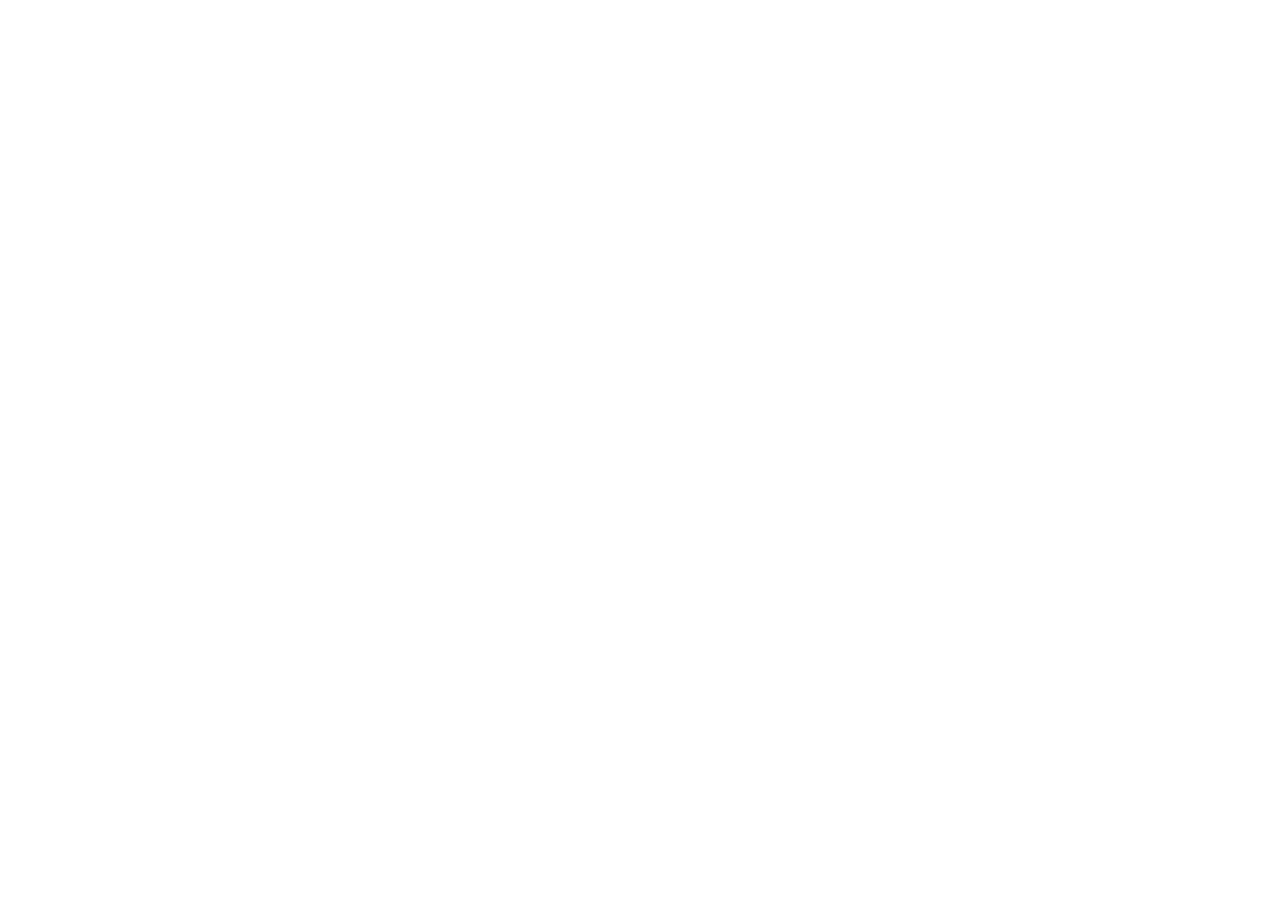
==== admin/index.html @ 370df291 "update index.html" ====
<!DOCTYPE html>
<html>
<head>
  <meta charset="utf-8" />
  <meta name="viewport" content="width=device-width, initial-scale=1.0" />
  <title>Content Manager</title>

  <base href="/admin/" />

  <script>
    window.CMS_MANUAL_INIT = true;
  </script>
</head>
<body>
  <script src="https://unpkg.com/decap-cms@^3.0.0/dist/decap-cms.js"></script>
  <script src="https://unpkg.com/js-yaml@4/dist/js-yaml.min.js"></script>

  <script>
    fetch('/admin/config.yml')
      .then(res => res.text())
      .then(text => {
        const config = jsyaml.load(text); // ✅ convert YAML → JS object

        CMS.init({
          config: config
        });
      });
  </script>
</body>
</html>
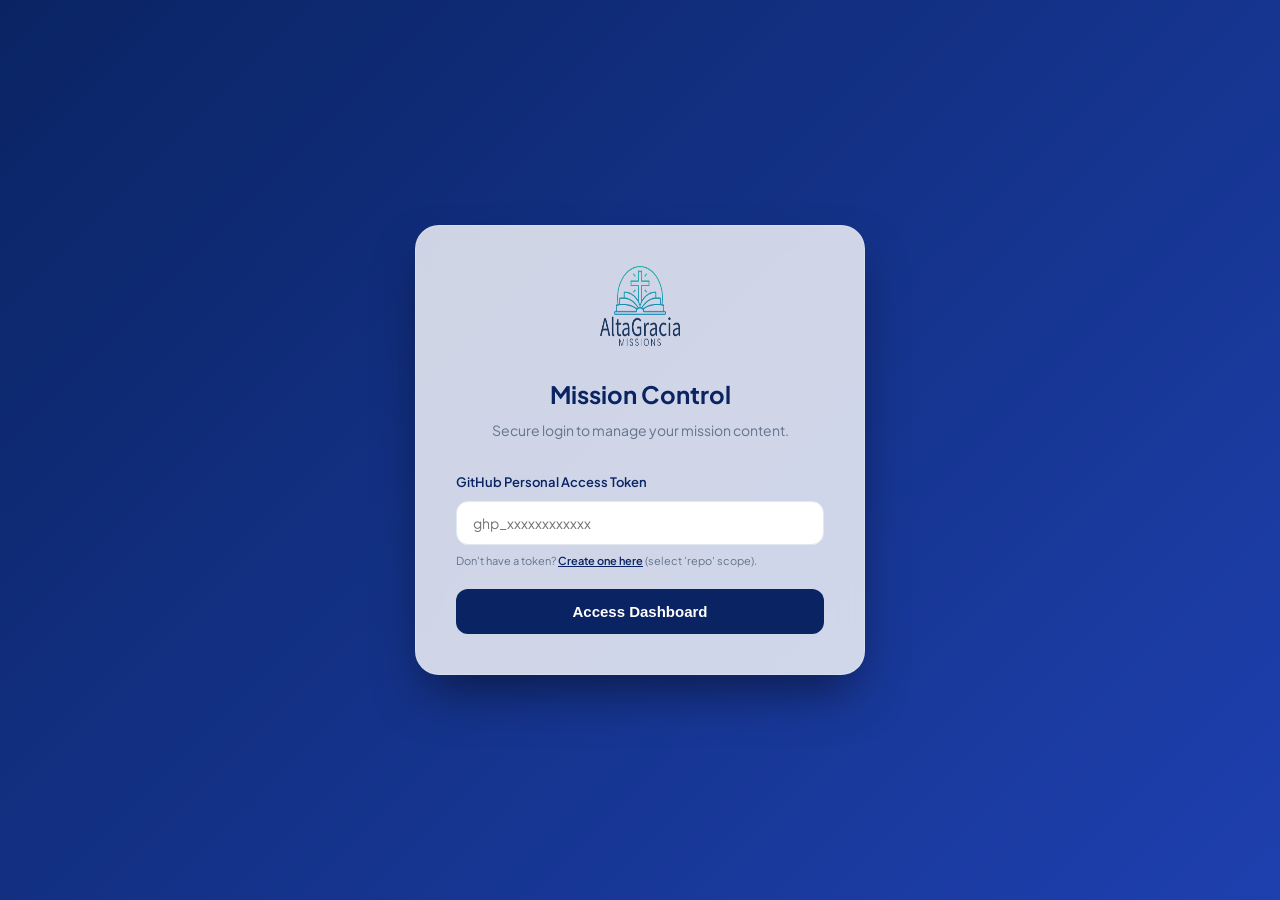
==== commit f78e82e6: "Deploy Alta Gracia Mission Control Dashboard" ====
--- a/admin/index.html
+++ b/admin/index.html
@@ -1,30 +1,108 @@
 <!DOCTYPE html>
-<html>
+<html lang="en">
 <head>
-  <meta charset="utf-8" />
-  <meta name="viewport" content="width=device-width, initial-scale=1.0" />
-  <title>Content Manager</title>
-
-  <base href="/admin/" />
-
-  <script>
-    window.CMS_MANUAL_INIT = true;
-  </script>
+  <meta charset="UTF-8">
+  <meta name="viewport" content="width=device-width, initial-scale=1.0">
+  <title>Mission Control | Alta Gracia Missions</title>
+  <link rel="preconnect" href="https://fonts.googleapis.com">
+  <link rel="preconnect" href="https://fonts.gstatic.com" crossorigin>
+  <link href="https://fonts.googleapis.com/css2?family=Plus+Jakarta+Sans:wght@400;500;600;700;800&display=swap" rel="stylesheet">
+  <link rel="stylesheet" href="style.css">
+  <link rel="icon" type="image/png" href="../images/logo.png">
 </head>
 <body>
-  <script src="https://unpkg.com/decap-cms@^3.0.0/dist/decap-cms.js"></script>
-  <script src="https://unpkg.com/js-yaml@4/dist/js-yaml.min.js"></script>
 
-  <script>
-    fetch('/admin/config.yml')
-      .then(res => res.text())
-      .then(text => {
-        const config = jsyaml.load(text); // ✅ convert YAML → JS object
+  <!-- AUTH SCREEN -->
+  <div id="authScreen" class="auth-container">
+    <div class="auth-card">
+      <img src="../images/logo.png" alt="Alta Gracia Missions" class="auth-logo">
+      <h1>Mission Control</h1>
+      <p>Secure login to manage your mission content.</p>
+      
+      <div class="form-group">
+        <label for="githubToken">GitHub Personal Access Token</label>
+        <input type="password" id="githubToken" placeholder="ghp_xxxxxxxxxxxx">
+        <div style="font-size: 11px; color: #64748b; margin-top: 8px;">
+          Don't have a token? <a href="https://github.com/settings/tokens/new?scopes=repo&description=Alta%20Gracia%20CMS" target="_blank" style="color: #0a2463; font-weight: 600;">Create one here</a> (select 'repo' scope).
+        </div>
+      </div>
+      
+      <button id="loginBtn" class="btn">Access Dashboard</button>
+    </div>
+  </div>
 
-        CMS.init({
-          config: config
-        });
-      });
-  </script>
+  <!-- APP CONTAINER -->
+  <div id="appContainer" class="app-container">
+    <!-- SIDEBAR -->
+    <aside class="sidebar">
+      <div class="sidebar-logo">
+        <img src="../images/logo.png" alt="">
+        <span>AG Missions</span>
+      </div>
+      
+      <nav>
+        <div class="nav-item active" data-section="blogPosts">
+          <svg viewBox="0 0 24 24" fill="none" stroke="currentColor" stroke-width="2"><path d="M4 19.5A2.5 2.5 0 0 1 6.5 17H20"></path><path d="M6.5 2H20v20H6.5A2.5 2.5 0 0 1 4 19.5v-15A2.5 2.5 0 0 1 6.5 2z"></path></svg>
+          Blog Posts
+        </div>
+        <div class="nav-item" data-section="eventPosts">
+          <svg viewBox="0 0 24 24" fill="none" stroke="currentColor" stroke-width="2"><rect x="3" y="4" width="18" height="18" rx="2" ry="2"></rect><line x1="16" y1="2" x2="16" y2="6"></line><line x1="8" y1="2" x2="8" y2="6"></line><line x1="3" y1="10" x2="21" y2="10"></line></svg>
+          Events
+        </div>
+      </nav>
+      
+      <div class="sidebar-footer">
+        <div id="logoutBtn" class="logout-btn">
+          <svg viewBox="0 0 24 24" fill="none" stroke="currentColor" stroke-width="2" width="16" height="16"><path d="M9 21H5a2 2 0 0 1-2-2V5a2 2 0 0 1 2-2h4"></path><polyline points="16 17 21 12 16 7"></polyline><line x1="21" y1="12" x2="9" y2="12"></line></svg>
+          Sign Out
+        </div>
+      </div>
+    </aside>
+
+    <!-- MAIN CONTENT -->
+    <main class="main-content">
+      <header class="page-header">
+        <div>
+          <h2 id="sectionTitle">Blog Posts</h2>
+          <p id="sectionDesc" style="color: var(--text-light); font-size: 14px;">Manage updates from the mission field.</p>
+        </div>
+        <button id="addBtn" class="add-btn">
+          <svg viewBox="0 0 24 24" fill="none" stroke="currentColor" stroke-width="3" width="16" height="16"><line x1="12" y1="5" x2="12" y2="19"></line><line x1="5" y1="12" x2="19" y2="12"></line></svg>
+          Create New
+        </button>
+      </header>
+
+      <div id="contentGrid" class="content-grid">
+        <!-- Cards will be injected here -->
+      </div>
+    </main>
+  </div>
+
+  <!-- EDITOR MODAL -->
+  <div id="editorModal" class="editor-modal">
+    <div class="editor-card">
+      <header class="editor-header">
+        <h3 id="editorTitle">Edit Post</h3>
+        <span id="editorStatus" style="font-size: 12px; font-weight: 600;"></span>
+      </header>
+      
+      <div id="editorFields" class="editor-body">
+        <!-- Form fields will be injected here -->
+      </div>
+      
+      <footer class="editor-footer">
+        <button id="cancelBtn" class="btn-secondary">Cancel</button>
+        <button id="saveBtn" class="btn" style="width: auto; padding: 10px 32px;">Save Changes</button>
+      </footer>
+    </div>
+  </div>
+
+  <div id="loadingOverlay" class="loading-overlay">
+    <div class="spinner"></div>
+  </div>
+
+  <div id="toast"></div>
+
+  <script src="admin.js"></script>
 </body>
 </html>
--- a/admin/style.css
+++ b/admin/style.css
@@ -0,0 +1,402 @@
+:root {
+  --primary: #0a2463;
+  --primary-light: #1e3a8a;
+  --accent: #fbbf24;
+  --bg: #f8fafc;
+  --text: #1e293b;
+  --text-light: #64748b;
+  --glass: rgba(255, 255, 255, 0.8);
+  --border: rgba(226, 232, 240, 0.8);
+  --shadow: 0 10px 15px -3px rgba(0, 0, 0, 0.1), 0 4px 6px -2px rgba(0, 0, 0, 0.05);
+}
+
+* {
+  margin: 0;
+  padding: 0;
+  box-sizing: border-box;
+}
+
+body {
+  font-family: 'Plus Jakarta Sans', sans-serif;
+  background: var(--bg);
+  color: var(--text);
+  overflow-x: hidden;
+  line-height: 1.5;
+}
+
+/* ---- AUTH SCREEN ---- */
+.auth-container {
+  min-height: 100vh;
+  display: flex;
+  align-items: center;
+  justify-content: center;
+  background: linear-gradient(135deg, #0a2463 0%, #1e40af 100%);
+  padding: 20px;
+}
+
+.auth-card {
+  background: var(--glass);
+  backdrop-filter: blur(12px);
+  padding: 40px;
+  border-radius: 24px;
+  width: 100%;
+  max-width: 450px;
+  box-shadow: 0 25px 50px -12px rgba(0, 0, 0, 0.5);
+  border: 1px solid rgba(255, 255, 255, 0.2);
+  text-align: center;
+  animation: fadeIn 0.6s ease-out;
+}
+
+.auth-logo {
+  width: 80px;
+  height: 80px;
+  margin-bottom: 24px;
+}
+
+.auth-card h1 {
+  font-size: 24px;
+  margin-bottom: 8px;
+  color: var(--primary);
+}
+
+.auth-card p {
+  color: var(--text-light);
+  font-size: 14px;
+  margin-bottom: 32px;
+}
+
+.form-group {
+  text-align: left;
+  margin-bottom: 20px;
+}
+
+.form-group label {
+  display: block;
+  font-size: 13px;
+  font-weight: 600;
+  margin-bottom: 8px;
+  color: var(--primary);
+}
+
+input[type="password"], input[type="text"], textarea, select {
+  width: 100%;
+  padding: 12px 16px;
+  border-radius: 12px;
+  border: 1px solid #e2e8f0;
+  background: white;
+  font-family: inherit;
+  font-size: 14px;
+  transition: all 0.2s;
+}
+
+input:focus, textarea:focus {
+  outline: none;
+  border-color: var(--primary);
+  box-shadow: 0 0 0 4px rgba(10, 36, 99, 0.1);
+}
+
+.btn {
+  width: 100%;
+  padding: 14px;
+  border-radius: 12px;
+  border: none;
+  background: var(--primary);
+  color: white;
+  font-weight: 700;
+  font-size: 15px;
+  cursor: pointer;
+  transition: all 0.2s;
+}
+
+.btn:hover {
+  background: var(--primary-light);
+  transform: translateY(-1px);
+}
+
+.btn:active {
+  transform: translateY(0);
+}
+
+/* ---- DASHBOARD LAYOUT ---- */
+.app-container {
+  display: flex;
+  min-height: 100vh;
+  display: none; /* Hidden until auth */
+}
+
+.sidebar {
+  width: 260px;
+  background: white;
+  border-right: 1px solid var(--border);
+  display: flex;
+  flex-direction: column;
+  padding: 32px 20px;
+  position: fixed;
+  height: 100vh;
+}
+
+.sidebar-logo {
+  display: flex;
+  align-items: center;
+  gap: 12px;
+  margin-bottom: 48px;
+  padding: 0 12px;
+}
+
+.sidebar-logo img {
+  width: 32px;
+}
+
+.sidebar-logo span {
+  font-weight: 800;
+  font-size: 18px;
+  color: var(--primary);
+  letter-spacing: -0.5px;
+}
+
+.nav-item {
+  display: flex;
+  align-items: center;
+  gap: 12px;
+  padding: 12px 16px;
+  border-radius: 12px;
+  color: var(--text-light);
+  text-decoration: none;
+  font-weight: 600;
+  font-size: 14px;
+  margin-bottom: 4px;
+  transition: all 0.2s;
+  cursor: pointer;
+}
+
+.nav-item:hover {
+  background: #f1f5f9;
+  color: var(--primary);
+}
+
+.nav-item.active {
+  background: #eff6ff;
+  color: var(--primary);
+}
+
+.nav-item svg {
+  width: 20px;
+  height: 20px;
+}
+
+.sidebar-footer {
+  margin-top: auto;
+  padding: 20px 12px 0;
+  border-top: 1px solid #f1f5f9;
+}
+
+.logout-btn {
+  color: #ef4444;
+  font-size: 13px;
+  font-weight: 600;
+  cursor: pointer;
+  display: flex;
+  align-items: center;
+  gap: 8px;
+}
+
+/* ---- MAIN CONTENT ---- */
+.main-content {
+  flex: 1;
+  margin-left: 260px;
+  padding: 48px;
+  max-width: 1200px;
+}
+
+.page-header {
+  display: flex;
+  justify-content: space-between;
+  align-items: center;
+  margin-bottom: 40px;
+}
+
+.page-header h2 {
+  font-size: 28px;
+  font-weight: 800;
+}
+
+/* ---- CONTENT CARDS ---- */
+.content-grid {
+  display: grid;
+  grid-template-columns: repeat(auto-fill, minmax(300px, 1fr));
+  gap: 24px;
+}
+
+.content-card {
+  background: white;
+  border-radius: 20px;
+  padding: 24px;
+  border: 1px solid var(--border);
+  transition: all 0.3s;
+  cursor: pointer;
+  position: relative;
+  overflow: hidden;
+}
+
+.content-card:hover {
+  transform: translateY(-4px);
+  box-shadow: var(--shadow);
+  border-color: var(--primary);
+}
+
+.card-tag {
+  font-size: 11px;
+  font-weight: 700;
+  text-transform: uppercase;
+  color: var(--primary);
+  background: #eff6ff;
+  padding: 4px 10px;
+  border-radius: 6px;
+  display: inline-block;
+  margin-bottom: 12px;
+}
+
+.card-title {
+  font-weight: 700;
+  font-size: 18px;
+  margin-bottom: 8px;
+  display: -webkit-box;
+  -webkit-line-clamp: 2;
+  -webkit-box-orient: vertical;
+  overflow: hidden;
+}
+
+.card-date {
+  font-size: 13px;
+  color: var(--text-light);
+}
+
+.add-btn {
+  background: var(--primary);
+  color: white;
+  border: none;
+  padding: 10px 20px;
+  border-radius: 12px;
+  font-weight: 700;
+  display: flex;
+  align-items: center;
+  gap: 8px;
+  cursor: pointer;
+}
+
+/* ---- EDITOR MODAL ---- */
+.editor-modal {
+  position: fixed;
+  top: 0;
+  left: 0;
+  width: 100%;
+  height: 100%;
+  background: rgba(15, 23, 42, 0.8);
+  backdrop-filter: blur(8px);
+  display: none;
+  align-items: center;
+  justify-content: center;
+  z-index: 1000;
+  padding: 40px;
+}
+
+.editor-modal.open {
+  display: flex;
+}
+
+.editor-card {
+  background: white;
+  width: 100%;
+  max-width: 1000px;
+  height: 90vh;
+  border-radius: 24px;
+  display: flex;
+  flex-direction: column;
+  overflow: hidden;
+  animation: modalIn 0.4s cubic-bezier(0.16, 1, 0.3, 1);
+}
+
+.editor-header {
+  padding: 24px 32px;
+  border-bottom: 1px solid #f1f5f9;
+  display: flex;
+  justify-content: space-between;
+  align-items: center;
+}
+
+.editor-body {
+  flex: 1;
+  overflow-y: auto;
+  padding: 32px;
+  display: grid;
+  grid-template-columns: 1fr 1fr;
+  gap: 40px;
+}
+
+@media (max-width: 900px) {
+  .editor-body { grid-template-columns: 1fr; }
+}
+
+.editor-footer {
+  padding: 24px 32px;
+  border-top: 1px solid #f1f5f9;
+  display: flex;
+  justify-content: flex-end;
+  gap: 16px;
+}
+
+.btn-secondary {
+  background: #f1f5f9;
+  color: var(--text);
+  border: none;
+  padding: 10px 24px;
+  border-radius: 12px;
+  font-weight: 700;
+  cursor: pointer;
+}
+
+/* ---- TOAST ---- */
+#toast {
+  position: fixed;
+  bottom: 32px;
+  left: 50%;
+  transform: translateX(-50%);
+  background: #1e293b;
+  color: white;
+  padding: 12px 24px;
+  border-radius: 12px;
+  font-weight: 600;
+  font-size: 14px;
+  box-shadow: 0 20px 25px -5px rgba(0, 0, 0, 0.1);
+  display: none;
+  z-index: 2000;
+}
+
+@keyframes fadeIn {
+  from { opacity: 0; transform: translateY(10px); }
+  to { opacity: 1; transform: translateY(0); }
+}
+
+@keyframes modalIn {
+  from { opacity: 0; transform: scale(0.95) translateY(20px); }
+  to { opacity: 1; transform: scale(1) translateY(0); }
+}
+
+.loading-overlay {
+  position: fixed;
+  top: 0; left: 0; width: 100%; height: 100%;
+  background: rgba(255,255,255,0.8);
+  display: none;
+  align-items: center; justify-content: center;
+  z-index: 3000;
+}
+
+.spinner {
+  width: 40px; height: 40px;
+  border: 4px solid #f3f3f3;
+  border-top: 4px solid var(--primary);
+  border-radius: 50%;
+  animation: spin 1s linear infinite;
+}
+
+@keyframes spin { 0% { transform: rotate(0deg); } 100% { transform: rotate(360deg); } }
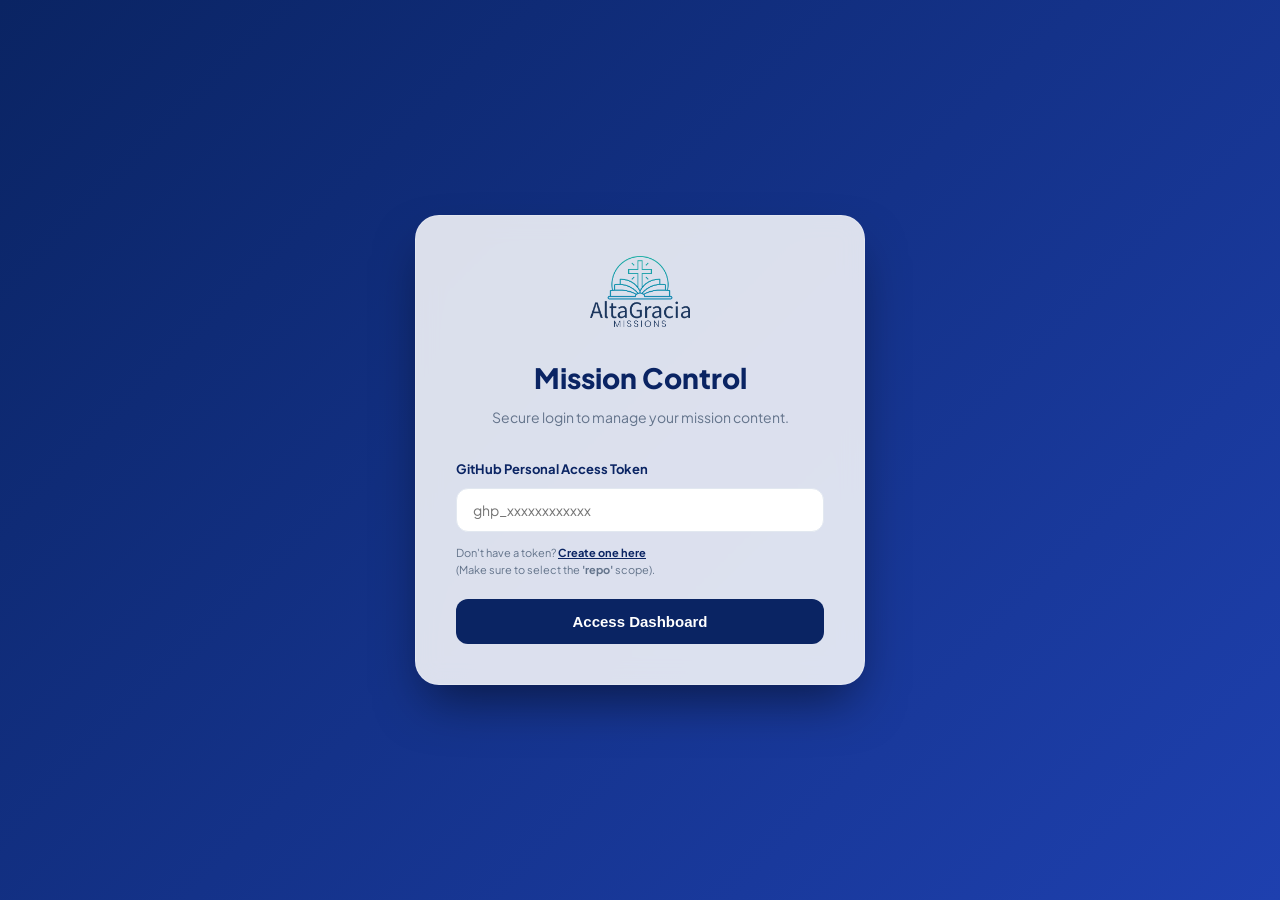
==== commit 2a2683b4: "Initialize content directories" ====
--- a/admin/index.html
+++ b/admin/index.html
@@ -7,8 +7,158 @@
   <link rel="preconnect" href="https://fonts.googleapis.com">
   <link rel="preconnect" href="https://fonts.gstatic.com" crossorigin>
   <link href="https://fonts.googleapis.com/css2?family=Plus+Jakarta+Sans:wght@400;500;600;700;800&display=swap" rel="stylesheet">
-  <link rel="stylesheet" href="style.css">
   <link rel="icon" type="image/png" href="../images/logo.png">
+  <style>
+    :root {
+      --primary: #0a2463;
+      --primary-light: #1e3a8a;
+      --accent: #fbbf24;
+      --bg: #f8fafc;
+      --text: #1e293b;
+      --text-light: #64748b;
+      --glass: rgba(255, 255, 255, 0.85);
+      --border: rgba(226, 232, 240, 0.8);
+      --shadow: 0 10px 15px -3px rgba(0, 0, 0, 0.1), 0 4px 6px -2px rgba(0, 0, 0, 0.05);
+    }
+
+    * { margin: 0; padding: 0; box-sizing: border-box; }
+
+    body {
+      font-family: 'Plus Jakarta Sans', sans-serif;
+      background: var(--bg);
+      color: var(--text);
+      overflow-x: hidden;
+      line-height: 1.5;
+    }
+
+    /* ---- AUTH SCREEN ---- */
+    .auth-container {
+      min-height: 100vh;
+      display: flex;
+      align-items: center;
+      justify-content: center;
+      background: linear-gradient(135deg, #0a2463 0%, #1e40af 100%);
+      padding: 20px;
+    }
+
+    .auth-card {
+      background: var(--glass);
+      backdrop-filter: blur(12px);
+      padding: 40px;
+      border-radius: 24px;
+      width: 100%;
+      max-width: 450px;
+      box-shadow: 0 25px 50px -12px rgba(0, 0, 0, 0.5);
+      border: 1px solid rgba(255, 255, 255, 0.2);
+      text-align: center;
+    }
+
+    .auth-logo { width: 100px; margin-bottom: 24px; }
+    .auth-card h1 { font-size: 28px; margin-bottom: 8px; color: var(--primary); font-weight: 800; }
+    .auth-card p { color: var(--text-light); font-size: 14px; margin-bottom: 32px; }
+
+    .form-group { text-align: left; margin-bottom: 20px; }
+    .form-group label { display: block; font-size: 13px; font-weight: 700; margin-bottom: 8px; color: var(--primary); }
+
+    input[type="password"], input[type="text"], textarea, select {
+      width: 100%; padding: 12px 16px; border-radius: 12px; border: 1px solid #e2e8f0;
+      background: white; font-family: inherit; font-size: 14px; transition: all 0.2s;
+    }
+
+    input:focus, textarea:focus { outline: none; border-color: var(--primary); box-shadow: 0 0 0 4px rgba(10, 36, 99, 0.1); }
+
+    .btn {
+      width: 100%; padding: 14px; border-radius: 12px; border: none;
+      background: var(--primary); color: white; font-weight: 700; font-size: 15px;
+      cursor: pointer; transition: all 0.2s;
+    }
+
+    .btn:hover { background: var(--primary-light); transform: translateY(-1px); }
+
+    /* ---- DASHBOARD ---- */
+    .app-container { display: flex; min-height: 100vh; display: none; }
+    .sidebar {
+      width: 280px; background: white; border-right: 1px solid var(--border);
+      display: flex; flex-direction: column; padding: 32px 20px; position: fixed; height: 100vh;
+    }
+
+    .sidebar-logo { display: flex; align-items: center; gap: 12px; margin-bottom: 40px; padding: 0 12px; }
+    .sidebar-logo img { width: 32px; }
+    .sidebar-logo span { font-weight: 800; font-size: 18px; color: var(--primary); }
+
+    .nav-item {
+      display: flex; align-items: center; gap: 12px; padding: 14px 16px; border-radius: 12px;
+      color: var(--text-light); text-decoration: none; font-weight: 600; font-size: 14px;
+      margin-bottom: 8px; transition: all 0.2s; cursor: pointer;
+    }
+
+    .nav-item:hover { background: #f1f5f9; color: var(--primary); }
+    .nav-item.active { background: #eff6ff; color: var(--primary); }
+    .nav-item svg { width: 20px; height: 20px; opacity: 0.7; }
+    .nav-item.active svg { opacity: 1; }
+
+    .sidebar-footer { margin-top: auto; padding: 20px 12px 0; border-top: 1px solid #f1f5f9; }
+    .logout-btn { color: #ef4444; font-size: 13px; font-weight: 700; cursor: pointer; display: flex; align-items: center; gap: 8px; }
+
+    .main-content { flex: 1; margin-left: 280px; padding: 60px; max-width: 1200px; }
+    .page-header { display: flex; justify-content: space-between; align-items: center; margin-bottom: 48px; }
+    .page-header h2 { font-size: 32px; font-weight: 800; color: var(--primary); }
+
+    .content-grid { display: grid; grid-template-columns: repeat(auto-fill, minmax(320px, 1fr)); gap: 24px; }
+    .content-card {
+      background: white; border-radius: 24px; padding: 28px; border: 1px solid var(--border);
+      transition: all 0.3s cubic-bezier(0.4, 0, 0.2, 1); cursor: pointer;
+    }
+
+    .content-card:hover { transform: translateY(-6px); box-shadow: var(--shadow); border-color: var(--primary); }
+    .card-tag { font-size: 10px; font-weight: 800; text-transform: uppercase; color: var(--primary-light); background: #eff6ff; padding: 4px 12px; border-radius: 20px; margin-bottom: 16px; display: inline-block; }
+    .card-title { font-weight: 800; font-size: 20px; margin-bottom: 10px; color: var(--primary); line-height: 1.3; }
+    .card-date { font-size: 13px; color: var(--text-light); font-weight: 500; }
+
+    .add-btn {
+      background: var(--primary); color: white; border: none; padding: 12px 24px;
+      border-radius: 14px; font-weight: 700; display: flex; align-items: center; gap: 8px; cursor: pointer;
+    }
+
+    /* ---- EDITOR MODAL ---- */
+    .editor-modal {
+      position: fixed; top: 0; left: 0; width: 100%; height: 100%;
+      background: rgba(15, 23, 42, 0.9); backdrop-filter: blur(10px);
+      display: none; align-items: center; justify-content: center; z-index: 1000; padding: 40px;
+    }
+
+    .editor-modal.open { display: flex; }
+    .editor-card {
+      background: white; width: 100%; max-width: 1100px; height: 90vh; border-radius: 32px;
+      display: flex; flex-direction: column; overflow: hidden;
+    }
+
+    .editor-header { padding: 32px 40px; border-bottom: 1px solid #f1f5f9; display: flex; justify-content: space-between; align-items: center; }
+    .editor-header h3 { font-size: 24px; font-weight: 800; color: var(--primary); }
+
+    .editor-body { flex: 1; overflow-y: auto; padding: 40px; display: grid; grid-template-columns: 1fr 1fr; gap: 32px; }
+    .editor-footer { padding: 32px 40px; border-top: 1px solid #f1f5f9; display: flex; justify-content: flex-end; gap: 16px; }
+    .btn-secondary { background: #f1f5f9; color: var(--text); border: none; padding: 12px 28px; border-radius: 14px; font-weight: 700; cursor: pointer; }
+
+    #toast {
+      position: fixed; bottom: 32px; left: 50%; transform: translateX(-50%);
+      background: #0f172a; color: white; padding: 14px 28px; border-radius: 16px;
+      font-weight: 600; font-size: 14px; box-shadow: 0 20px 25px -5px rgba(0, 0, 0, 0.2);
+      display: none; z-index: 2000;
+    }
+
+    .loading-overlay {
+      position: fixed; top: 0; left: 0; width: 100%; height: 100%;
+      background: rgba(255,255,255,0.9); display: none; align-items: center; justify-content: center; z-index: 3000;
+    }
+
+    .spinner {
+      width: 48px; height: 48px; border: 5px solid #f3f3f3;
+      border-top: 5px solid var(--primary); border-radius: 50%; animation: spin 1s linear infinite;
+    }
+
+    @keyframes spin { 0% { transform: rotate(0deg); } 100% { transform: rotate(360deg); } }
+  </style>
 </head>
 <body>
 
@@ -22,8 +172,9 @@
       <div class="form-group">
         <label for="githubToken">GitHub Personal Access Token</label>
         <input type="password" id="githubToken" placeholder="ghp_xxxxxxxxxxxx">
-        <div style="font-size: 11px; color: #64748b; margin-top: 8px;">
-          Don't have a token? <a href="https://github.com/settings/tokens/new?scopes=repo&description=Alta%20Gracia%20CMS" target="_blank" style="color: #0a2463; font-weight: 600;">Create one here</a> (select 'repo' scope).
+        <div style="font-size: 11px; color: #64748b; margin-top: 12px; line-height: 1.6;">
+          Don't have a token? <a href="https://github.com/settings/tokens/new?scopes=repo&description=Alta%20Gracia%20CMS" target="_blank" style="color: #0a2463; font-weight: 700; text-decoration: underline;">Create one here</a><br>
+          (Make sure to select the <strong>'repo'</strong> scope).
         </div>
       </div>
       
@@ -33,7 +184,6 @@
 
   <!-- APP CONTAINER -->
   <div id="appContainer" class="app-container">
-    <!-- SIDEBAR -->
     <aside class="sidebar">
       <div class="sidebar-logo">
         <img src="../images/logo.png" alt="">
@@ -42,39 +192,36 @@
       
       <nav>
         <div class="nav-item active" data-section="blogPosts">
-          <svg viewBox="0 0 24 24" fill="none" stroke="currentColor" stroke-width="2"><path d="M4 19.5A2.5 2.5 0 0 1 6.5 17H20"></path><path d="M6.5 2H20v20H6.5A2.5 2.5 0 0 1 4 19.5v-15A2.5 2.5 0 0 1 6.5 2z"></path></svg>
+          <svg width="20" height="20" viewBox="0 0 24 24" fill="none" stroke="currentColor" stroke-width="2.5"><path d="M4 19.5A2.5 2.5 0 0 1 6.5 17H20"></path><path d="M6.5 2H20v20H6.5A2.5 2.5 0 0 1 4 19.5v-15A2.5 2.5 0 0 1 6.5 2z"></path></svg>
           Blog Posts
         </div>
         <div class="nav-item" data-section="eventPosts">
-          <svg viewBox="0 0 24 24" fill="none" stroke="currentColor" stroke-width="2"><rect x="3" y="4" width="18" height="18" rx="2" ry="2"></rect><line x1="16" y1="2" x2="16" y2="6"></line><line x1="8" y1="2" x2="8" y2="6"></line><line x1="3" y1="10" x2="21" y2="10"></line></svg>
+          <svg width="20" height="20" viewBox="0 0 24 24" fill="none" stroke="currentColor" stroke-width="2.5"><rect x="3" y="4" width="18" height="18" rx="2" ry="2"></rect><line x1="16" y1="2" x2="16" y2="6"></line><line x1="8" y1="2" x2="8" y2="6"></line><line x1="3" y1="10" x2="21" y2="10"></line></svg>
           Events
         </div>
       </nav>
       
       <div class="sidebar-footer">
         <div id="logoutBtn" class="logout-btn">
-          <svg viewBox="0 0 24 24" fill="none" stroke="currentColor" stroke-width="2" width="16" height="16"><path d="M9 21H5a2 2 0 0 1-2-2V5a2 2 0 0 1 2-2h4"></path><polyline points="16 17 21 12 16 7"></polyline><line x1="21" y1="12" x2="9" y2="12"></line></svg>
+          <svg width="16" height="16" viewBox="0 0 24 24" fill="none" stroke="currentColor" stroke-width="2.5"><path d="M9 21H5a2 2 0 0 1-2-2V5a2 2 0 0 1 2-2h4"></path><polyline points="16 17 21 12 16 7"></polyline><line x1="21" y1="12" x2="9" y2="12"></line></svg>
           Sign Out
         </div>
       </div>
     </aside>
 
-    <!-- MAIN CONTENT -->
     <main class="main-content">
       <header class="page-header">
         <div>
           <h2 id="sectionTitle">Blog Posts</h2>
-          <p id="sectionDesc" style="color: var(--text-light); font-size: 14px;">Manage updates from the mission field.</p>
+          <p id="sectionDesc" style="color: var(--text-light); font-size: 15px; font-weight: 500;">Manage updates from the mission field.</p>
         </div>
         <button id="addBtn" class="add-btn">
-          <svg viewBox="0 0 24 24" fill="none" stroke="currentColor" stroke-width="3" width="16" height="16"><line x1="12" y1="5" x2="12" y2="19"></line><line x1="5" y1="12" x2="19" y2="12"></line></svg>
+          <svg width="16" height="16" viewBox="0 0 24 24" fill="none" stroke="currentColor" stroke-width="3.5"><line x1="12" y1="5" x2="12" y2="19"></line><line x1="5" y1="12" x2="19" y2="12"></line></svg>
           Create New
         </button>
       </header>
 
-      <div id="contentGrid" class="content-grid">
-        <!-- Cards will be injected here -->
-      </div>
+      <div id="contentGrid" class="content-grid"></div>
     </main>
   </div>
 
@@ -83,16 +230,14 @@
     <div class="editor-card">
       <header class="editor-header">
         <h3 id="editorTitle">Edit Post</h3>
-        <span id="editorStatus" style="font-size: 12px; font-weight: 600;"></span>
+        <span id="editorStatus" style="font-size: 13px; font-weight: 700; color: var(--primary-light);"></span>
       </header>
       
-      <div id="editorFields" class="editor-body">
-        <!-- Form fields will be injected here -->
-      </div>
+      <div id="editorFields" class="editor-body"></div>
       
       <footer class="editor-footer">
         <button id="cancelBtn" class="btn-secondary">Cancel</button>
-        <button id="saveBtn" class="btn" style="width: auto; padding: 10px 32px;">Save Changes</button>
+        <button id="saveBtn" class="btn" style="width: auto; padding: 12px 40px;">Save to GitHub</button>
       </footer>
     </div>
   </div>
@@ -103,6 +248,267 @@
 
   <div id="toast"></div>
 
-  <script src="admin.js"></script>
+  <script>
+    console.log("Mission Control: Initializing...");
+
+    // Alta Gracia Mission Control — Logic
+    const CONFIG = {
+      owner: 'Leodekit',
+      repo: 'alta-gracia-missions',
+      branch: 'main',
+      sections: {
+        blogPosts: {
+          folder: 'content/blog',
+          label: 'Blog Posts',
+          desc: 'Manage updates from the mission field.',
+          fields: [
+            { name: 'title', label: 'Title', type: 'text' },
+            { name: 'date', label: 'Publish Date', type: 'datetime-local' },
+            { name: 'tag', label: 'Category', type: 'select', options: ['Mission Update', 'Events', 'Impact Report', 'Story'] },
+            { name: 'image', label: 'Image URL (from /images/...)', type: 'text' },
+            { name: 'imageAlt', label: 'Image Alt Text', type: 'text' },
+            { name: 'readTime', label: 'Read Time', type: 'text' },
+            { name: 'description', label: 'Short Description', type: 'textarea' },
+            { name: 'body', label: 'Main Content (Markdown)', type: 'markdown' }
+          ]
+        },
+        eventPosts: {
+          folder: 'content/events',
+          label: 'Events',
+          desc: 'Manage upcoming mission events.',
+          fields: [
+            { name: 'title', label: 'Event Name', type: 'text' },
+            { name: 'eventDate', label: 'Event Date', type: 'datetime-local' },
+            { name: 'location', label: 'Location', type: 'text' },
+            { name: 'image', label: 'Image URL', type: 'text' },
+            { name: 'description', label: 'Description (Markdown)', type: 'markdown' }
+          ]
+        }
+      }
+    };
+
+    let GITHUB_TOKEN = localStorage.getItem('ag_missions_token');
+    let currentSection = 'blogPosts';
+    let currentFileSha = null;
+    let currentFilePath = null;
+
+    // ---- AUTH ----
+    function checkAuth() {
+      console.log("Checking Auth State...");
+      if (GITHUB_TOKEN) {
+        console.log("Token found, showing dashboard.");
+        document.getElementById('authScreen').style.display = 'none';
+        document.getElementById('appContainer').style.display = 'flex';
+        loadSection(currentSection);
+      } else {
+        console.log("No token found, showing login screen.");
+        document.getElementById('authScreen').style.display = 'flex';
+        document.getElementById('appContainer').style.display = 'none';
+      }
+    }
+
+    document.getElementById('loginBtn').addEventListener('click', () => {
+      console.log("Access Dashboard clicked.");
+      const token = document.getElementById('githubToken').value.trim();
+      if (!token) return showToast('Please enter a valid token.');
+      
+      GITHUB_TOKEN = token;
+      localStorage.setItem('ag_missions_token', token);
+      checkAuth();
+    });
+
+    document.getElementById('logoutBtn').addEventListener('click', () => {
+      GITHUB_TOKEN = null;
+      localStorage.removeItem('ag_missions_token');
+      checkAuth();
+    });
+
+    // ---- DATA FETCHING ----
+    async function ghFetch(path, options = {}) {
+      const url = `https://api.github.com/repos/${CONFIG.owner}/${CONFIG.repo}/${path}`;
+      const response = await fetch(url, {
+        ...options,
+        headers: {
+          'Authorization': `token ${GITHUB_TOKEN}`,
+          'Accept': 'application/vnd.github.v3+json',
+          ...options.headers
+        }
+      });
+      
+      if (response.status === 401) {
+        showToast('Session expired or invalid token.');
+        localStorage.removeItem('ag_missions_token');
+        window.location.reload();
+      }
+      
+      return response;
+    }
+
+    async function loadSection(sectionId) {
+      currentSection = sectionId;
+      const section = CONFIG.sections[sectionId];
+      
+      document.getElementById('sectionTitle').textContent = section.label;
+      document.getElementById('sectionDesc').textContent = section.desc;
+      document.querySelectorAll('.nav-item').forEach(el => {
+        el.classList.toggle('active', el.dataset.section === sectionId);
+      });
+      
+      showLoading(true);
+      const grid = document.getElementById('contentGrid');
+      grid.innerHTML = '';
+      
+      try {
+        const res = await ghFetch(`contents/${section.folder}`);
+        if (!res.ok) throw new Error('Folder not found');
+        
+        const files = await res.json();
+        const jsonFiles = files.filter(f => f.name.endsWith('.json'));
+        
+        if (jsonFiles.length === 0) {
+          grid.innerHTML = '<div style="grid-column: 1/-1; text-align: center; color: var(--text-light); padding: 40px;">No content found. Create your first post!</div>';
+        }
+        
+        for (const file of jsonFiles) {
+          const card = document.createElement('div');
+          card.className = 'content-card';
+          card.innerHTML = `
+            <div class="card-tag">${section.label.slice(0, -1)}</div>
+            <div class="card-title">${file.name.replace('.json', '').split('-').slice(3).join(' ') || file.name}</div>
+            <div class="card-date">${file.name.slice(0, 10)}</div>
+          `;
+          card.onclick = () => openEditor(file.path, file.sha);
+          grid.appendChild(card);
+        }
+      } catch (err) {
+        console.error(err);
+        grid.innerHTML = '<div style="grid-column: 1/-1; text-align: center; color: #ef4444; padding: 40px;">Error loading content. Check your token and permissions.</div>';
+      } finally {
+        showLoading(false);
+      }
+    }
+
+    async function openEditor(path = null, sha = null) {
+      currentFilePath = path;
+      currentFileSha = sha;
+      const section = CONFIG.sections[currentSection];
+      const fieldsContainer = document.getElementById('editorFields');
+      fieldsContainer.innerHTML = '';
+      
+      document.getElementById('editorTitle').textContent = path ? `Edit ${section.label.slice(0, -1)}` : `New ${section.label.slice(0, -1)}`;
+      document.getElementById('editorModal').classList.add('open');
+      
+      let data = {};
+      if (path) {
+        showLoading(true);
+        try {
+          const res = await ghFetch(`contents/${path}`);
+          const fileData = await res.json();
+          data = JSON.parse(atob(fileData.content));
+        } catch (err) {
+          showToast('Error loading file data.');
+        } finally {
+          showLoading(false);
+        }
+      }
+      
+      section.fields.forEach(field => {
+        const group = document.createElement('div');
+        group.className = 'form-group';
+        if (field.type === 'markdown' || field.type === 'textarea') group.style.gridColumn = '1 / -1';
+        
+        let inputHtml = '';
+        const val = data[field.name] || '';
+        
+        if (field.type === 'select') {
+          inputHtml = `<select id="field_${field.name}">${field.options.map(o => `<option value="${o}" ${o === val ? 'selected' : ''}>${o}</option>`).join('')}</select>`;
+        } else if (field.type === 'textarea' || field.type === 'markdown') {
+          inputHtml = `<textarea id="field_${field.name}" rows="8">${val}</textarea>`;
+        } else if (field.type === 'datetime-local') {
+          const d = val ? new Date(val) : new Date();
+          const dateStr = d.toISOString().slice(0, 16);
+          inputHtml = `<input type="datetime-local" id="field_${field.name}" value="${dateStr}">`;
+        } else {
+          inputHtml = `<input type="${field.type}" id="field_${field.name}" value="${val}">`;
+        }
+        
+        group.innerHTML = `<label>${field.label}</label>${inputHtml}`;
+        fieldsContainer.appendChild(group);
+      });
+    }
+
+    async function saveContent() {
+      const section = CONFIG.sections[currentSection];
+      const data = {};
+      section.fields.forEach(f => {
+        data[f.name] = document.getElementById(`field_${f.name}`).value;
+      });
+      
+      if (!currentFilePath) {
+        const date = new Date(data.date || new Date());
+        const dateStr = date.toISOString().slice(0, 10);
+        const slug = data.title.toLowerCase().replace(/[^a-z0-9]/g, '-').replace(/-+/g, '-').replace(/^-|-$/g, '');
+        currentFilePath = `${section.folder}/${dateStr}-${slug}.json`;
+      }
+      
+      showLoading(true);
+      try {
+        const res = await ghFetch(`contents/${currentFilePath}`, {
+          method: 'PUT',
+          body: JSON.stringify({
+            message: `Update ${currentFilePath} via Mission Control`,
+            content: btoa(unescape(encodeURIComponent(JSON.stringify(data, null, 2)))),
+            sha: currentFileSha,
+            branch: CONFIG.branch
+          })
+        });
+        
+        if (res.ok) {
+          showToast('Successfully saved to GitHub!');
+          closeEditor();
+          loadSection(currentSection);
+        } else {
+          const err = await res.json();
+          showToast(`Error: ${err.message}`);
+        }
+      } catch (err) {
+        showToast('Failed to connect to GitHub.');
+      } finally {
+        showLoading(false);
+      }
+    }
+
+    function showToast(msg) {
+      const t = document.getElementById('toast');
+      t.textContent = msg;
+      t.style.display = 'block';
+      setTimeout(() => { t.style.display = 'none'; }, 3000);
+    }
+
+    function showLoading(show) {
+      document.getElementById('loadingOverlay').style.display = show ? 'flex' : 'none';
+    }
+
+    function closeEditor() {
+      document.getElementById('editorModal').classList.remove('open');
+      currentFilePath = null;
+      currentFileSha = null;
+    }
+
+    document.querySelectorAll('.nav-item').forEach(el => {
+      el.addEventListener('click', () => loadSection(el.dataset.section));
+    });
+
+    document.getElementById('addBtn').addEventListener('click', () => openEditor());
+    document.getElementById('cancelBtn').addEventListener('click', closeEditor);
+    document.getElementById('saveBtn').addEventListener('click', saveContent);
+
+    window.addEventListener('keydown', e => {
+      if (e.key === 'Escape') closeEditor();
+    });
+
+    // Start
+    checkAuth();
+  </script>
 </body>
 </html>
